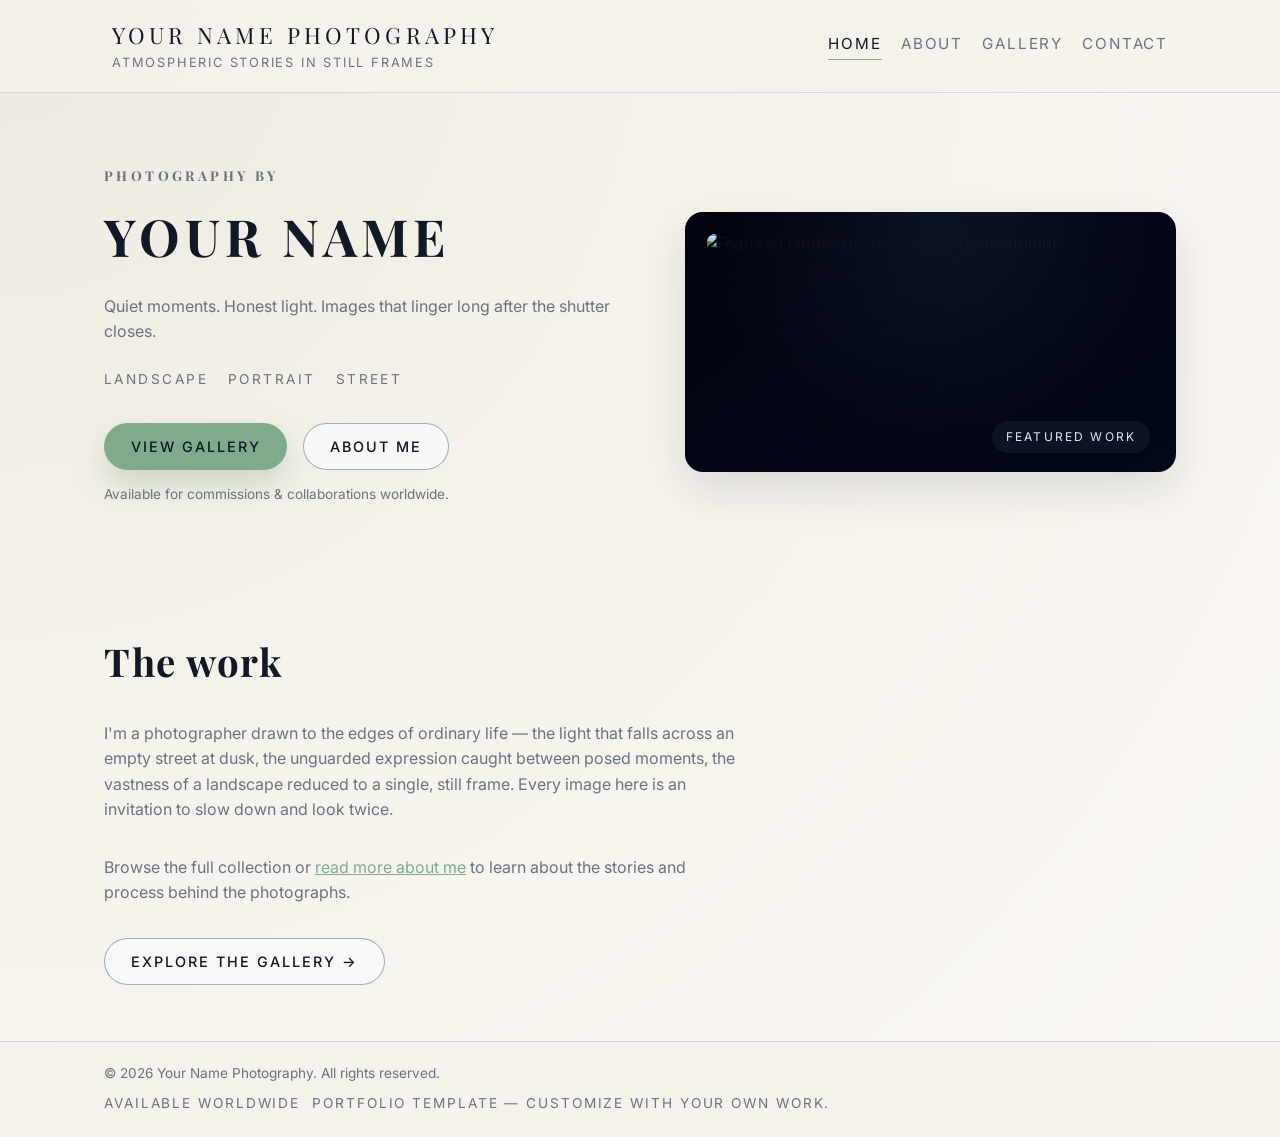
==== index.html @ f919814f "Initial portfolio build with cream and sage green theme Adds all four pages (index, about, gallery, " ====
<!DOCTYPE html>
<html lang="en">
  <head>
    <meta charset="UTF-8" />
    <meta
      name="viewport"
      content="width=device-width, initial-scale=1"
    />
    <title>Your Name Photography</title>
    <meta
      name="description"
      content="Photography portfolio of Your Name — atmospheric, story-driven imagery spanning landscape, portrait, and street photography."
    />
    <link rel="preconnect" href="https://fonts.googleapis.com" />
    <link rel="preconnect" href="https://fonts.gstatic.com" crossorigin />
    <link
      href="https://fonts.googleapis.com/css2?family=Inter:wght@300;400;500;600&family=Playfair+Display:wght@500;600;700&display=swap"
      rel="stylesheet"
    />
    <link rel="stylesheet" href="styles.css" />
  </head>
  <body class="page">
    <header>
      <div class="container">
        <div class="nav">
          <div>
            <div class="nav-brand">Your Name Photography</div>
            <div class="nav-tagline">Atmospheric stories in still frames</div>
          </div>
          <nav class="nav-links" aria-label="Main navigation">
            <a href="index.html" aria-current="page">Home</a>
            <a href="about.html">About</a>
            <a href="gallery.html">Gallery</a>
            <a href="contact.html">Contact</a>
          </nav>
        </div>
      </div>
    </header>

    <main>
      <!-- Hero section -->
      <section class="hero" aria-labelledby="hero-heading">
        <div class="container">
          <div class="hero-inner">
            <div class="hero-copy">
              <h1 id="hero-heading" class="hero-title">
                <span>Photography by</span>
                Your Name
              </h1>
              <p class="hero-tagline">
                Quiet moments. Honest light. Images that linger long after the shutter closes.
              </p>
              <div class="hero-meta">
                <span>Landscape</span>
                <span>Portrait</span>
                <span>Street</span>
              </div>
              <div class="hero-actions">
                <a href="gallery.html" class="btn btn-primary">View Gallery</a>
                <a href="about.html" class="btn btn-outline">About Me</a>
              </div>
              <p class="hero-note">
                <!-- Replace the tagline, categories, and links above with your own. -->
                Available for commissions &amp; collaborations worldwide.
              </p>
            </div>

            <!-- Hero visual — replace images/hero.jpg with your own featured photograph -->
            <div class="hero-visual" aria-hidden="true">
              <div class="hero-visual-inner">
                <img
                  src="images/hero.jpg"
                  alt="Featured landscape photograph placeholder"
                />
              </div>
              <div class="hero-overlay"></div>
              <div class="hero-credit">Featured work</div>
            </div>
          </div>
        </div>
      </section>

      <!-- Intro section -->
      <section aria-labelledby="intro-heading">
        <div class="container">
          <h2 id="intro-heading" class="section-heading">The work</h2>
          <p class="section-intro">
            I'm a photographer drawn to the edges of ordinary life — the light that
            falls across an empty street at dusk, the unguarded expression caught
            between posed moments, the vastness of a landscape reduced to a single,
            still frame. Every image here is an invitation to slow down and look twice.
          </p>
          <p class="section-intro">
            <!-- Update this paragraph with your own background and approach. -->
            Browse the full collection or
            <a href="about.html" style="color: var(--color-accent); text-decoration: underline;">read more about me</a>
            to learn about the stories and process behind the photographs.
          </p>
          <div style="margin-top: 1.5rem;">
            <a href="gallery.html" class="btn btn-outline">Explore the Gallery &rarr;</a>
          </div>
        </div>
      </section>
    </main>

    <footer>
      <div class="container">
        <div class="footer-inner">
          <div>&copy; 2026 Your Name Photography. All rights reserved.</div>
          <div class="footer-meta">
            <span>Available worldwide</span>
            <span>Portfolio template &mdash; customize with your own work.</span>
          </div>
        </div>
      </div>
    </footer>
  </body>
</html>
---- styles.css ----
/* Global variables and base styles */
:root {
  --font-heading: "Playfair Display", "Times New Roman", serif;
  --font-body: "Inter", system-ui, -apple-system, BlinkMacSystemFont, "Segoe UI",
    sans-serif;

  --color-bg: #f5f2eb;
  --color-surface: #faf8f3;
  --color-text: #111827;
  --color-muted: #6b7280;
  --color-border: #e5e7eb;
  --color-accent: #7fab8a;
  --color-accent-dark: #5a8f6a;

  --shadow-soft: 0 18px 45px rgba(15, 23, 42, 0.12);
  --radius-lg: 18px;
  --radius-md: 12px;
  --radius-sm: 8px;
}

*,
*::before,
*::after {
  box-sizing: border-box;
}

html {
  scroll-behavior: smooth;
}

body {
  margin: 0;
  min-height: 100vh;
  font-family: var(--font-body);
  color: var(--color-text);
  background: radial-gradient(circle at top left, #ede9df, #f5f2eb 40%, #faf8f3);
  line-height: 1.6;
}

img {
  max-width: 100%;
  height: auto;
  display: block;
}

a {
  color: inherit;
  text-decoration: none;
}

ul,
ol {
  margin: 0;
  padding: 0;
  list-style: none;
}

button,
input,
textarea {
  font-family: inherit;
}

.sr-only {
  position: absolute;
  width: 1px;
  height: 1px;
  padding: 0;
  margin: -1px;
  overflow: hidden;
  clip: rect(0, 0, 0, 0);
  white-space: nowrap;
  border: 0;
}

/* Layout utilities */

.page {
  display: flex;
  min-height: 100vh;
  flex-direction: column;
}

.container {
  width: 100%;
  max-width: 1120px;
  margin: 0 auto;
  padding: 0 1.5rem;
}

main {
  flex: 1 0 auto;
}

section {
  padding: 3.5rem 0;
}

.section-heading {
  margin: 0 0 1.75rem;
  font-family: var(--font-heading);
  font-size: clamp(2rem, 3vw, 2.4rem);
  letter-spacing: 0.04em;
}

.section-intro {
  max-width: 640px;
  margin: 0 0 2rem;
  color: var(--color-muted);
}

/* Header & navigation */

header {
  position: sticky;
  top: 0;
  z-index: 20;
  backdrop-filter: blur(18px);
  background: rgba(245, 242, 235, 0.9);
  border-bottom: 1px solid rgba(148, 163, 184, 0.35);
}

.nav {
  display: flex;
  flex-direction: column;
  align-items: flex-start;
  justify-content: center;
  gap: 0.75rem;
  padding: 1.1rem 0.5rem;
}

.nav-brand {
  font-family: var(--font-heading);
  font-size: 1.4rem;
  letter-spacing: 0.18em;
  text-transform: uppercase;
}

.nav-tagline {
  font-size: 0.8rem;
  color: var(--color-muted);
  letter-spacing: 0.14em;
  text-transform: uppercase;
}

.nav-links {
  display: flex;
  flex-wrap: wrap;
  gap: 1.2rem;
}

.nav-links a {
  position: relative;
  padding-bottom: 0.2rem;
  font-size: 0.95rem;
  letter-spacing: 0.12em;
  text-transform: uppercase;
  color: var(--color-muted);
  transition: color 150ms ease, transform 150ms ease;
}

.nav-links a::after {
  content: "";
  position: absolute;
  left: 0;
  bottom: 0;
  width: 0;
  height: 1px;
  background: var(--color-accent);
  transition: width 160ms ease;
}

.nav-links a:hover {
  color: var(--color-text);
  transform: translateY(-1px);
}

.nav-links a:hover::after {
  width: 100%;
}

.nav-links a.active,
.nav-links a[aria-current="page"] {
  color: var(--color-text);
}

.nav-links a.active::after,
.nav-links a[aria-current="page"]::after {
  width: 100%;
}

/* Hero (index page) */

.hero {
  padding: 4.5rem 0 3.5rem;
}

.hero-inner {
  display: grid;
  gap: 2.5rem;
}

.hero-title {
  margin: 0 0 1rem;
  font-family: var(--font-heading);
  font-size: clamp(2.7rem, 4vw, 3.4rem);
  letter-spacing: 0.1em;
  text-transform: uppercase;
}

.hero-title span {
  display: block;
  font-size: 0.85rem;
  letter-spacing: 0.25em;
  margin-bottom: 0.6rem;
  color: var(--color-muted);
}

.hero-tagline {
  margin: 0 0 1.5rem;
  max-width: 540px;
  color: var(--color-muted);
}

.hero-meta {
  display: flex;
  flex-wrap: wrap;
  gap: 1.25rem;
  margin-bottom: 2rem;
  font-size: 0.85rem;
  letter-spacing: 0.18em;
  text-transform: uppercase;
  color: var(--color-muted);
}

.hero-actions {
  display: flex;
  flex-wrap: wrap;
  gap: 1rem;
  align-items: center;
}

.hero-note {
  font-size: 0.85rem;
  color: var(--color-muted);
}

.hero-visual {
  position: relative;
  border-radius: var(--radius-lg);
  overflow: hidden;
  background: radial-gradient(circle at top, #0f172a, #020617 65%);
  min-height: 260px;
  box-shadow: var(--shadow-soft);
}

.hero-visual-inner {
  position: absolute;
  inset: 1.4rem;
  border-radius: calc(var(--radius-lg) - 10px);
  overflow: hidden;
}

.hero-visual-inner img {
  width: 100%;
  height: 100%;
  object-fit: cover;
  transform: scale(1.03);
  transform-origin: center;
}

.hero-overlay {
  position: absolute;
  inset: 0;
  background: linear-gradient(
    145deg,
    rgba(15, 23, 42, 0.7),
    rgba(15, 23, 42, 0.15) 40%,
    rgba(127, 171, 138, 0.35)
  );
  mix-blend-mode: soft-light;
}

.hero-credit {
  position: absolute;
  right: 1.6rem;
  bottom: 1.2rem;
  padding: 0.4rem 0.9rem;
  border-radius: 999px;
  background: rgba(15, 23, 42, 0.75);
  color: #e5e7eb;
  font-size: 0.75rem;
  letter-spacing: 0.18em;
  text-transform: uppercase;
}

/* Buttons & links */

.btn {
  display: inline-flex;
  align-items: center;
  justify-content: center;
  padding: 0.7rem 1.6rem;
  border-radius: 999px;
  border: 1px solid transparent;
  font-size: 0.9rem;
  font-weight: 500;
  letter-spacing: 0.14em;
  text-transform: uppercase;
  cursor: pointer;
  transition:
    background-color 150ms ease,
    color 150ms ease,
    border-color 150ms ease,
    transform 150ms ease,
    box-shadow 150ms ease;
}

.btn-primary {
  background: var(--color-accent);
  color: #111827;
  box-shadow: 0 14px 30px rgba(127, 171, 138, 0.35);
}

.btn-primary:hover {
  background: var(--color-accent-dark);
  transform: translateY(-1px);
  box-shadow: 0 18px 40px rgba(127, 171, 138, 0.45);
}

.btn-outline {
  border-color: rgba(148, 163, 184, 0.9);
  color: var(--color-text);
  background: rgba(248, 250, 252, 0.8);
}

.btn-outline:hover {
  border-color: var(--color-accent);
  color: var(--color-accent-dark);
  background: #ffffff;
}

/* About page */

.about-layout {
  display: flex;
  flex-direction: column;
  gap: 2.25rem;
}

.about-portrait {
  border-radius: var(--radius-lg);
  overflow: hidden;
  background: radial-gradient(circle at top, #0f172a, #020617 70%);
  box-shadow: var(--shadow-soft);
}

.about-portrait img {
  width: 100%;
  height: 100%;
  object-fit: cover;
}

.about-copy {
  max-width: 640px;
}

.about-meta {
  display: flex;
  flex-wrap: wrap;
  gap: 1.25rem;
  margin: 1.5rem 0 0.75rem;
  font-size: 0.85rem;
  letter-spacing: 0.16em;
  text-transform: uppercase;
  color: var(--color-muted);
}

.about-list {
  margin-top: 1.5rem;
  padding-left: 1rem;
  list-style: disc;
  color: var(--color-muted);
}

.about-list li + li {
  margin-top: 0.35rem;
}

/* Gallery page */

.gallery-toolbar {
  display: flex;
  flex-wrap: wrap;
  align-items: baseline;
  justify-content: space-between;
  gap: 1.25rem;
  margin-bottom: 1.75rem;
}

.gallery-filters {
  display: flex;
  flex-wrap: wrap;
  gap: 0.75rem;
}

.chip {
  border-radius: 999px;
  padding: 0.35rem 0.9rem;
  border: 1px solid rgba(148, 163, 184, 0.7);
  font-size: 0.8rem;
  letter-spacing: 0.16em;
  text-transform: uppercase;
  color: var(--color-muted);
  background: rgba(248, 250, 252, 0.8);
}

.chip--active {
  border-color: transparent;
  background: #111827;
  color: #f9fafb;
}

.gallery-note {
  font-size: 0.85rem;
  color: var(--color-muted);
}

.gallery-grid {
  display: grid;
  grid-template-columns: 1fr;
  gap: 1rem;
}

.gallery-item {
  position: relative;
  border-radius: var(--radius-md);
  overflow: hidden;
  background: #020617;
  box-shadow: 0 16px 40px rgba(15, 23, 42, 0.4);
  aspect-ratio: 4 / 3;
}

.gallery-item img {
  width: 100%;
  height: 100%;
  object-fit: cover;
  transform-origin: center;
  transition:
    transform 220ms ease-out,
    filter 220ms ease-out;
}

.gallery-item::after {
  content: "";
  position: absolute;
  inset: 0;
  background: linear-gradient(
    to top,
    rgba(15, 23, 42, 0.7),
    rgba(15, 23, 42, 0) 45%
  );
  opacity: 0;
  transition: opacity 180ms ease-out;
}

.gallery-item:hover img {
  transform: scale(1.04);
  filter: saturate(1.15);
}

.gallery-item:hover::after {
  opacity: 1;
}

.gallery-caption {
  position: absolute;
  left: 1rem;
  right: 1rem;
  bottom: 0.9rem;
  display: flex;
  justify-content: space-between;
  align-items: baseline;
  gap: 0.75rem;
  font-size: 0.8rem;
  letter-spacing: 0.14em;
  text-transform: uppercase;
  color: #e5e7eb;
}

.gallery-caption span:last-child {
  color: rgba(209, 213, 219, 0.9);
}

/* Contact page */

.contact-layout {
  display: grid;
  gap: 2.25rem;
}

.contact-card {
  padding: 1.8rem 1.6rem;
  border-radius: var(--radius-lg);
  background: rgba(248, 250, 252, 0.9);
  border: 1px solid rgba(148, 163, 184, 0.35);
  box-shadow: 0 18px 40px rgba(15, 23, 42, 0.08);
}

.contact-form-grid {
  display: grid;
  gap: 1.25rem;
}

.field {
  display: flex;
  flex-direction: column;
  gap: 0.45rem;
}

.field label {
  font-size: 0.9rem;
  font-weight: 500;
  letter-spacing: 0.12em;
  text-transform: uppercase;
}

.field small {
  font-size: 0.8rem;
  color: var(--color-muted);
}

.input,
.textarea {
  width: 100%;
  padding: 0.7rem 0.9rem;
  border-radius: var(--radius-sm);
  border: 1px solid rgba(148, 163, 184, 0.9);
  background: rgba(248, 250, 252, 0.9);
  color: var(--color-text);
  outline: none;
  transition:
    border-color 160ms ease,
    box-shadow 160ms ease,
    background-color 160ms ease;
}

.textarea {
  min-height: 140px;
  resize: vertical;
}

.input::placeholder,
.textarea::placeholder {
  color: #9ca3af;
}

.input:focus,
.textarea:focus {
  border-color: var(--color-accent);
  box-shadow: 0 0 0 1px rgba(127, 171, 138, 0.25);
  background: #ffffff;
}

.contact-meta {
  display: flex;
  flex-direction: column;
  gap: 1.5rem;
}

.contact-meta-block {
  padding-bottom: 1rem;
  border-bottom: 1px dashed rgba(148, 163, 184, 0.6);
}

.contact-meta-block:last-child {
  border-bottom: none;
}

.contact-label {
  font-size: 0.8rem;
  letter-spacing: 0.18em;
  text-transform: uppercase;
  color: var(--color-muted);
}

.contact-value {
  margin-top: 0.4rem;
  font-size: 0.95rem;
}

.social-links {
  display: flex;
  flex-wrap: wrap;
  gap: 0.75rem;
  margin-top: 0.75rem;
}

.social-links a {
  display: inline-flex;
  align-items: center;
  gap: 0.4rem;
  padding: 0.45rem 0.9rem;
  border-radius: 999px;
  border: 1px solid rgba(148, 163, 184, 0.8);
  font-size: 0.85rem;
  letter-spacing: 0.14em;
  text-transform: uppercase;
  color: var(--color-muted);
  background: rgba(248, 250, 252, 0.85);
  transition:
    border-color 150ms ease,
    background-color 150ms ease,
    transform 150ms ease;
}

.social-links a::before {
  content: "●";
  font-size: 0.6rem;
}

.social-links a:hover {
  border-color: var(--color-accent);
  background: #ffffff;
  color: var(--color-text);
  transform: translateY(-1px);
}

/* Footer */

footer {
  border-top: 1px solid rgba(148, 163, 184, 0.35);
  background: rgba(245, 242, 235, 0.95);
}

.footer-inner {
  display: flex;
  flex-direction: column;
  gap: 0.5rem;
  padding: 1.3rem 0 1.4rem;
  font-size: 0.85rem;
  color: var(--color-muted);
}

.footer-meta {
  display: flex;
  flex-wrap: wrap;
  gap: 0.75rem;
}

.footer-meta span {
  letter-spacing: 0.14em;
  text-transform: uppercase;
}

/* Responsive layout */

@media (min-width: 600px) {
  .nav {
    flex-direction: row;
    align-items: center;
    justify-content: space-between;
  }

  .hero-inner {
    grid-template-columns: minmax(0, 1.1fr) minmax(0, 1fr);
    align-items: center;
  }

  .gallery-grid {
    grid-template-columns: repeat(2, minmax(0, 1fr));
  }

  .contact-layout {
    grid-template-columns: minmax(0, 1.2fr) minmax(0, 1fr);
    align-items: flex-start;
  }
}

@media (min-width: 900px) {
  .about-layout {
    flex-direction: row;
    align-items: flex-start;
  }

  .about-portrait {
    flex: 0 0 40%;
  }

  .about-copy {
    flex: 1 1 0;
  }
}

@media (min-width: 1024px) {
  .gallery-grid {
    grid-template-columns: repeat(3, minmax(0, 1fr));
  }
}

@media (min-width: 1400px) {
  .gallery-grid {
    grid-template-columns: repeat(4, minmax(0, 1fr));
  }
}
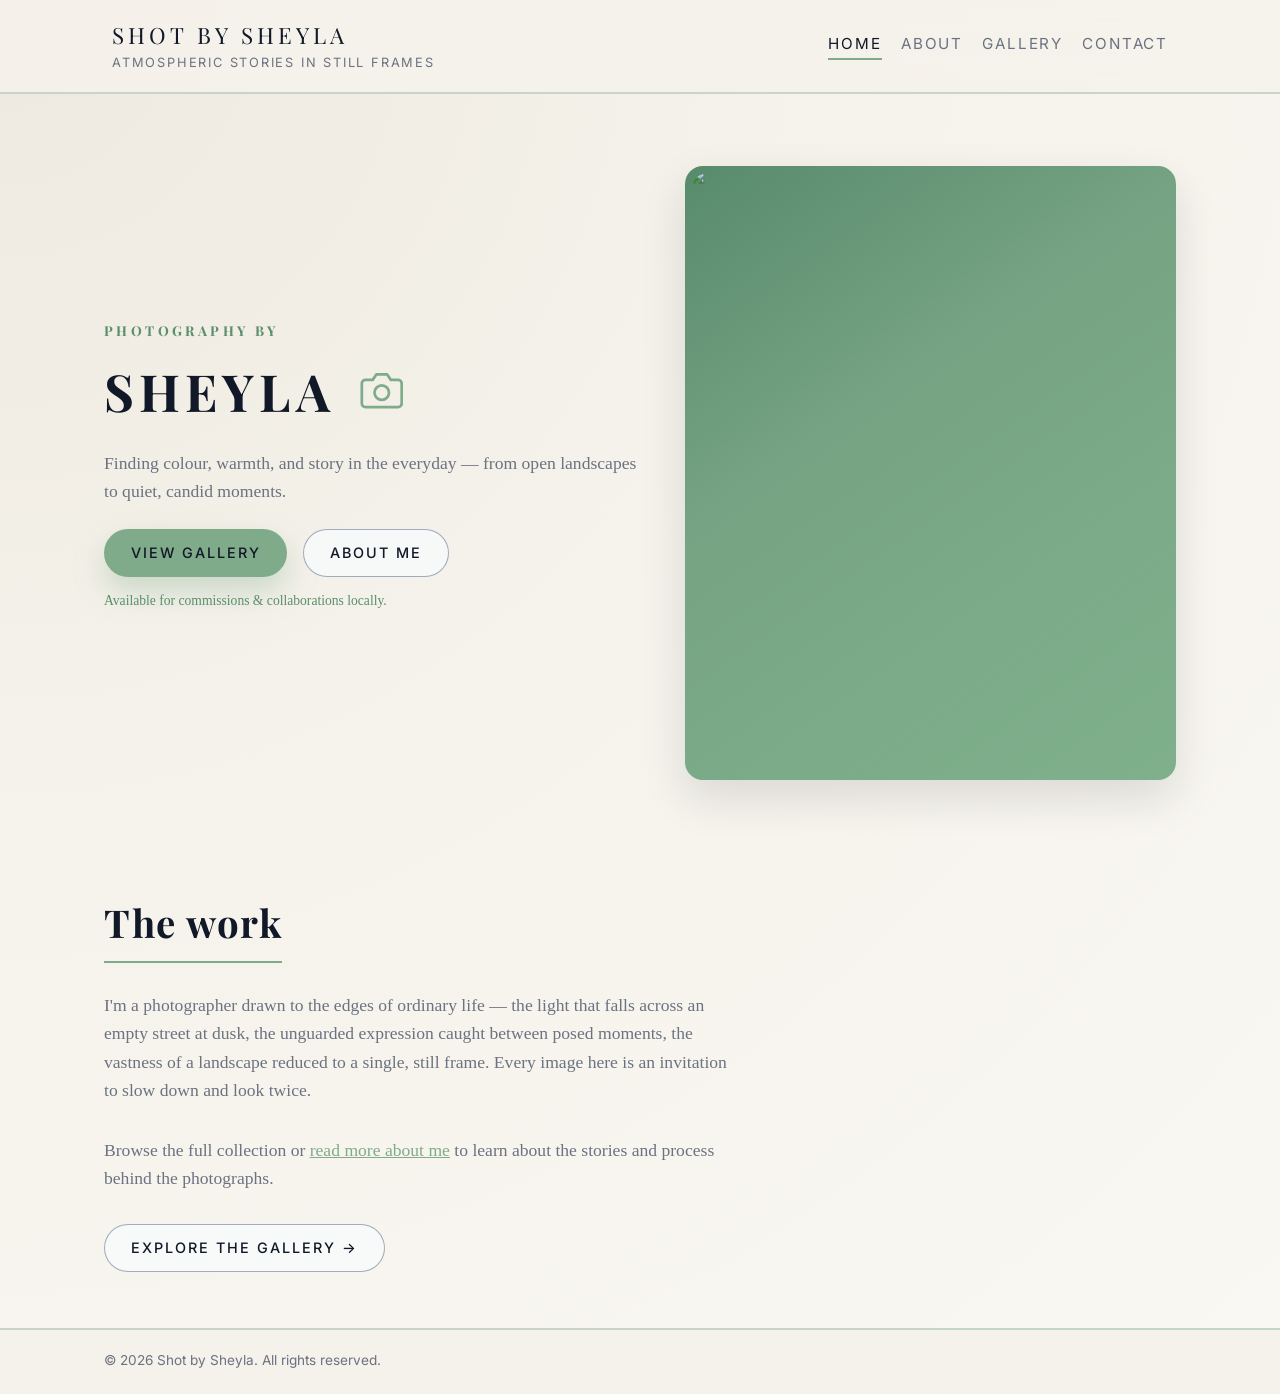
==== commit 1a9c33e9: "Update portfolio pages and add gallery images Made-with: Cursor" ====
--- a/index.html
+++ b/index.html
@@ -6,10 +6,10 @@
       name="viewport"
       content="width=device-width, initial-scale=1"
     />
-    <title>Your Name Photography</title>
+    <title>Shot by Sheyla</title>
     <meta
       name="description"
-      content="Photography portfolio of Your Name — atmospheric, story-driven imagery spanning landscape, portrait, and street photography."
+      content="Photography portfolio of Sheyla — atmospheric, story-driven imagery spanning landscape, portrait, and street photography."
     />
     <link rel="preconnect" href="https://fonts.googleapis.com" />
     <link rel="preconnect" href="https://fonts.gstatic.com" crossorigin />
@@ -24,7 +24,7 @@
       <div class="container">
         <div class="nav">
           <div>
-            <div class="nav-brand">Your Name Photography</div>
+            <div class="nav-brand">Shot by Sheyla</div>
             <div class="nav-tagline">Atmospheric stories in still frames</div>
           </div>
           <nav class="nav-links" aria-label="Main navigation">
@@ -45,36 +45,78 @@
             <div class="hero-copy">
               <h1 id="hero-heading" class="hero-title">
                 <span>Photography by</span>
-                Your Name
+                Sheyla <svg class="camera-icon" xmlns="http://www.w3.org/2000/svg" viewBox="0 0 24 24" fill="none" stroke="currentColor" stroke-width="1.5" stroke-linecap="round" stroke-linejoin="round"><path d="M23 19a2 2 0 0 1-2 2H3a2 2 0 0 1-2-2V8a2 2 0 0 1 2-2h4l2-3h6l2 3h4a2 2 0 0 1 2 2z"/><circle cx="12" cy="13" r="4"/></svg>
               </h1>
               <p class="hero-tagline">
-                Quiet moments. Honest light. Images that linger long after the shutter closes.
+                Finding colour, warmth, and story in the everyday — from open landscapes to quiet, candid moments.
               </p>
-              <div class="hero-meta">
-                <span>Landscape</span>
-                <span>Portrait</span>
-                <span>Street</span>
-              </div>
               <div class="hero-actions">
                 <a href="gallery.html" class="btn btn-primary">View Gallery</a>
                 <a href="about.html" class="btn btn-outline">About Me</a>
               </div>
               <p class="hero-note">
                 <!-- Replace the tagline, categories, and links above with your own. -->
-                Available for commissions &amp; collaborations worldwide.
+                Available for commissions &amp; collaborations locally.
               </p>
             </div>
 
-            <!-- Hero visual — replace images/hero.jpg with your own featured photograph -->
-            <div class="hero-visual" aria-hidden="true">
+            <div class="hero-visual">
               <div class="hero-visual-inner">
-                <img
-                  src="images/hero.jpg"
-                  alt="Featured landscape photograph placeholder"
-                />
+                <div class="hero-slideshow">
+                  <img src="images/hawaiilandscape1.jpg" alt="" class="hero-slide active" />
+                  <img src="images/DSCF1982.JPG" alt="" class="hero-slide" />
+                  <img src="images/DSCF1967.jpg" alt="" class="hero-slide" />
+                  <img src="images/DSCF2537.jpg" alt="" class="hero-slide" />
+                  <img src="images/DSCF1161.jpg" alt="" class="hero-slide" />
+                  <img src="images/DSCF2553.jpg" alt="" class="hero-slide" />
+                  <img src="images/DSCF2044.JPG" alt="" class="hero-slide" />
+                  <img src="images/DSCF2289.jpg" alt="" class="hero-slide" />
+                  <img src="images/DSCF2598.jpg" alt="" class="hero-slide" />
+                  <img src="images/DSCF2666.jpg" alt="" class="hero-slide" />
+                  <img src="images/DSCF1204.jpg" alt="" class="hero-slide" />
+                  <img src="images/DSCF2178.jpg" alt="" class="hero-slide" />
+                  <img src="images/DSCF2217.jpg" alt="" class="hero-slide" />
+                  <img src="images/DSCF1230.JPG" alt="" class="hero-slide" />
+                  <img src="images/DSCF2219.jpg" alt="" class="hero-slide" />
+                  <img src="images/DSCF0940.jpg" alt="" class="hero-slide" />
+                  <img src="images/DSCF0943.jpg" alt="" class="hero-slide" />
+                  <img src="images/DSCF1293.jpg" alt="" class="hero-slide" />
+                  <img src="images/DSCF2750.jpg" alt="" class="hero-slide" />
+                  <img src="images/DSCF2777.JPG" alt="" class="hero-slide" />
+                  <img src="images/DSCF2156.jpg" alt="" class="hero-slide" />
+                  <img src="images/DSCF2745.jpg" alt="" class="hero-slide" />
+                  <img src="images/DSCF2792.jpg" alt="" class="hero-slide" />
+                  <img src="images/DSCF2808.jpg" alt="" class="hero-slide" />
+                  <img src="images/DSCF2815.jpg" alt="" class="hero-slide" />
+                  <img src="images/DSCF2061.jpg" alt="" class="hero-slide" />
+                  <img src="images/DSCF2545.jpg" alt="" class="hero-slide" />
+                  <img src="images/DSCF0668.jpg" alt="" class="hero-slide" />
+                  <img src="images/DSCF1055.jpg" alt="" class="hero-slide" />
+                  <img src="images/DSCF1142 2.jpg" alt="" class="hero-slide" />
+                  <img src="images/DSCF1755.jpg" alt="" class="hero-slide" />
+                  <img src="images/DSCF1761.jpg" alt="" class="hero-slide" />
+                  <img src="images/DSCF2066.jpg" alt="" class="hero-slide" />
+                  <img src="images/DSCF2092.jpg" alt="" class="hero-slide" />
+                  <img src="images/DSCF2206.jpg" alt="" class="hero-slide" />
+                  <img src="images/DSCF2502.jpg" alt="" class="hero-slide" />
+                  <img src="images/DSCF1092.jpg" alt="" class="hero-slide" />
+                  <img src="images/DSCF1574.jpg" alt="" class="hero-slide" />
+                  <img src="images/DSCF1602.jpg" alt="" class="hero-slide" />
+                  <img src="images/DSCF1732.jpg" alt="" class="hero-slide" />
+                  <img src="images/DSCF1743.jpg" alt="" class="hero-slide" />
+                  <img src="images/DSCF1811.jpg" alt="" class="hero-slide" />
+                  <img src="images/DSCF1814.jpg" alt="" class="hero-slide" />
+                  <img src="images/DSCF1816.jpg" alt="" class="hero-slide" />
+                  <img src="images/DSCF1822.jpg" alt="" class="hero-slide" />
+                  <img src="images/DSCF1832.jpg" alt="" class="hero-slide" />
+                  <img src="images/DSCF1846.jpg" alt="" class="hero-slide" />
+                  <img src="images/DSCF1874.jpg" alt="" class="hero-slide" />
+                  <img src="images/DSCF1886.jpg" alt="" class="hero-slide" />
+                  <img src="images/DSCF1891.jpg" alt="" class="hero-slide" />
+                  <img src="images/DSCF1898.jpg" alt="" class="hero-slide" />
+                </div>
               </div>
               <div class="hero-overlay"></div>
-              <div class="hero-credit">Featured work</div>
             </div>
           </div>
         </div>
@@ -106,13 +148,21 @@
     <footer>
       <div class="container">
         <div class="footer-inner">
-          <div>&copy; 2026 Your Name Photography. All rights reserved.</div>
-          <div class="footer-meta">
-            <span>Available worldwide</span>
-            <span>Portfolio template &mdash; customize with your own work.</span>
-          </div>
+          <div>&copy; 2026 Shot by Sheyla. All rights reserved.</div>
         </div>
       </div>
     </footer>
+    <script>
+      (function () {
+        const slides = document.querySelectorAll('.hero-slide');
+        if (slides.length < 2) return;
+        let current = 0;
+        setInterval(function () {
+          slides[current].classList.remove('active');
+          current = (current + 1) % slides.length;
+          slides[current].classList.add('active');
+        }, 4000);
+      })();
+    </script>
   </body>
 </html>
--- a/styles.css
+++ b/styles.css
@@ -88,6 +88,10 @@
   padding: 0 1.5rem;
 }
 
+.container--wide {
+  max-width: 1400px;
+}
+
 main {
   flex: 1 0 auto;
 }
@@ -101,6 +105,21 @@
   font-family: var(--font-heading);
   font-size: clamp(2rem, 3vw, 2.4rem);
   letter-spacing: 0.04em;
+  padding-bottom: 0.5rem;
+  border-bottom: 2px solid var(--color-accent);
+  display: inline-block;
+}
+
+p,
+.section-intro,
+.hero-tagline,
+.hero-note,
+.gallery-note,
+.about-copy p,
+.about-list,
+.contact-value {
+  font-family: "Times New Roman", Times, serif;
+  font-size: 1.1rem;
 }
 
 .section-intro {
@@ -117,7 +136,7 @@
   z-index: 20;
   backdrop-filter: blur(18px);
   background: rgba(245, 242, 235, 0.9);
-  border-bottom: 1px solid rgba(148, 163, 184, 0.35);
+  border-bottom: 2px solid rgba(127, 171, 138, 0.4);
 }
 
 .nav {
@@ -187,6 +206,7 @@
 .nav-links a.active::after,
 .nav-links a[aria-current="page"]::after {
   width: 100%;
+  height: 2px;
 }
 
 /* Hero (index page) */
@@ -208,12 +228,21 @@
   text-transform: uppercase;
 }
 
+.camera-icon {
+  display: inline-block;
+  width: 0.85em;
+  height: 0.85em;
+  vertical-align: baseline;
+  margin-left: 0.15em;
+  color: var(--color-accent);
+}
+
 .hero-title span {
   display: block;
   font-size: 0.85rem;
   letter-spacing: 0.25em;
   margin-bottom: 0.6rem;
-  color: var(--color-muted);
+  color: var(--color-accent-dark);
 }
 
 .hero-tagline {
@@ -242,22 +271,23 @@
 
 .hero-note {
   font-size: 0.85rem;
-  color: var(--color-muted);
+  color: var(--color-accent-dark);
 }
 
 .hero-visual {
   position: relative;
   border-radius: var(--radius-lg);
   overflow: hidden;
-  background: radial-gradient(circle at top, #0f172a, #020617 65%);
-  min-height: 260px;
+  background: var(--color-accent);
+  min-height: 520px;
+  aspect-ratio: 4 / 5;
   box-shadow: var(--shadow-soft);
 }
 
 .hero-visual-inner {
   position: absolute;
-  inset: 1.4rem;
-  border-radius: calc(var(--radius-lg) - 10px);
+  inset: 0.5rem;
+  border-radius: calc(var(--radius-lg) - 6px);
   overflow: hidden;
 }
 
@@ -267,6 +297,26 @@
   object-fit: cover;
   transform: scale(1.03);
   transform-origin: center;
+}
+
+.hero-slideshow {
+  position: relative;
+  width: 100%;
+  height: 100%;
+}
+
+.hero-slide {
+  position: absolute;
+  inset: 0;
+  width: 100%;
+  height: 100%;
+  object-fit: cover;
+  opacity: 0;
+  transition: opacity 1.2s ease-in-out;
+}
+
+.hero-slide.active {
+  opacity: 1;
 }
 
 .hero-overlay {
@@ -279,20 +329,9 @@
     rgba(127, 171, 138, 0.35)
   );
   mix-blend-mode: soft-light;
-}
-
-.hero-credit {
-  position: absolute;
-  right: 1.6rem;
-  bottom: 1.2rem;
-  padding: 0.4rem 0.9rem;
-  border-radius: 999px;
-  background: rgba(15, 23, 42, 0.75);
-  color: #e5e7eb;
-  font-size: 0.75rem;
-  letter-spacing: 0.18em;
-  text-transform: uppercase;
-}
+  pointer-events: none;
+}
+
 
 /* Buttons & links */
 
@@ -351,14 +390,20 @@
 .about-portrait {
   border-radius: var(--radius-lg);
   overflow: hidden;
-  background: radial-gradient(circle at top, #0f172a, #020617 70%);
+  background: var(--color-accent);
   box-shadow: var(--shadow-soft);
+  aspect-ratio: 3 / 4;
+  padding: 0.5rem;
 }
 
 .about-portrait img {
   width: 100%;
   height: 100%;
   object-fit: cover;
+  object-position: center 30%;
+  transform: scale(1.15);
+  transform-origin: center 50%;
+  border-radius: calc(var(--radius-lg) - 6px);
 }
 
 .about-copy {
@@ -370,10 +415,11 @@
   flex-wrap: wrap;
   gap: 1.25rem;
   margin: 1.5rem 0 0.75rem;
+  font-family: "Times New Roman", Times, serif;
   font-size: 0.85rem;
   letter-spacing: 0.16em;
   text-transform: uppercase;
-  color: var(--color-muted);
+  color: var(--color-accent-dark);
 }
 
 .about-list {
@@ -388,6 +434,10 @@
 }
 
 /* Gallery page */
+
+.gallery-intro-section {
+  padding-bottom: 1rem;
+}
 
 .gallery-toolbar {
   display: flex;
@@ -413,12 +463,20 @@
   text-transform: uppercase;
   color: var(--color-muted);
   background: rgba(248, 250, 252, 0.8);
+  cursor: pointer;
+  transition: border-color 150ms ease, background 150ms ease, color 150ms ease;
+}
+
+.chip:hover {
+  border-color: var(--color-accent);
+  color: var(--color-text);
 }
 
 .chip--active {
   border-color: transparent;
-  background: #111827;
-  color: #f9fafb;
+  background: var(--color-accent);
+  color: #111827;
+  font-weight: 500;
 }
 
 .gallery-note {
@@ -438,7 +496,12 @@
   overflow: hidden;
   background: #020617;
   box-shadow: 0 16px 40px rgba(15, 23, 42, 0.4);
-  aspect-ratio: 4 / 3;
+  aspect-ratio: 3 / 2;
+  cursor: zoom-in;
+}
+
+.gallery-item--portrait {
+  aspect-ratio: 2 / 3;
 }
 
 .gallery-item img {
@@ -462,6 +525,7 @@
   );
   opacity: 0;
   transition: opacity 180ms ease-out;
+  pointer-events: none;
 }
 
 .gallery-item:hover img {
@@ -503,7 +567,7 @@
   padding: 1.8rem 1.6rem;
   border-radius: var(--radius-lg);
   background: rgba(248, 250, 252, 0.9);
-  border: 1px solid rgba(148, 163, 184, 0.35);
+  border: 1.5px solid rgba(127, 171, 138, 0.5);
   box-shadow: 0 18px 40px rgba(15, 23, 42, 0.08);
 }
 
@@ -570,7 +634,7 @@
 
 .contact-meta-block {
   padding-bottom: 1rem;
-  border-bottom: 1px dashed rgba(148, 163, 184, 0.6);
+  border-bottom: 1px dashed rgba(127, 171, 138, 0.5);
 }
 
 .contact-meta-block:last-child {
@@ -617,6 +681,7 @@
 .social-links a::before {
   content: "●";
   font-size: 0.6rem;
+  color: var(--color-accent);
 }
 
 .social-links a:hover {
@@ -629,7 +694,7 @@
 /* Footer */
 
 footer {
-  border-top: 1px solid rgba(148, 163, 184, 0.35);
+  border-top: 2px solid rgba(127, 171, 138, 0.4);
   background: rgba(245, 242, 235, 0.95);
 }
 
@@ -698,8 +763,87 @@
   }
 }
 
-@media (min-width: 1400px) {
-  .gallery-grid {
-    grid-template-columns: repeat(4, minmax(0, 1fr));
-  }
-}
+/* Lightbox */
+
+.lightbox {
+  display: none;
+  position: fixed;
+  inset: 0;
+  z-index: 100;
+  background: rgba(2, 6, 23, 0.92);
+  backdrop-filter: blur(10px);
+  align-items: center;
+  justify-content: center;
+  padding: 1.5rem;
+}
+
+.lightbox.is-open {
+  display: flex;
+}
+
+.lightbox-img {
+  max-width: 100%;
+  max-height: 90vh;
+  border-radius: 0;
+  box-shadow: 0 30px 80px rgba(0, 0, 0, 0.7);
+  object-fit: contain;
+  cursor: zoom-in;
+  transition: transform 0.3s ease;
+}
+
+.lightbox-img.is-zoomed {
+  cursor: zoom-out;
+  transform: scale(2.5);
+  border-radius: 0;
+}
+
+.lightbox-close {
+  position: fixed;
+  top: 1.25rem;
+  right: 1.5rem;
+  width: 2.5rem;
+  height: 2.5rem;
+  border-radius: 999px;
+  border: 1px solid rgba(255, 255, 255, 0.2);
+  background: rgba(255, 255, 255, 0.1);
+  color: #f9fafb;
+  font-size: 1.2rem;
+  line-height: 1;
+  cursor: pointer;
+  display: flex;
+  align-items: center;
+  justify-content: center;
+  transition: background 150ms ease, transform 150ms ease;
+}
+
+.lightbox-close:hover {
+  background: rgba(255, 255, 255, 0.2);
+  transform: scale(1.1);
+}
+
+.lightbox-nav {
+  position: fixed;
+  top: 50%;
+  transform: translateY(-50%);
+  width: 3rem;
+  height: 3rem;
+  border-radius: 999px;
+  border: 1px solid rgba(255, 255, 255, 0.2);
+  background: rgba(255, 255, 255, 0.1);
+  color: #f9fafb;
+  font-size: 1.3rem;
+  cursor: pointer;
+  display: flex;
+  align-items: center;
+  justify-content: center;
+  transition: background 150ms ease, transform 150ms ease;
+  z-index: 101;
+}
+
+.lightbox-prev { left: 1.25rem; }
+.lightbox-next { right: 1.25rem; }
+
+.lightbox-nav:hover {
+  background: rgba(255, 255, 255, 0.22);
+  transform: translateY(-50%) scale(1.1);
+}
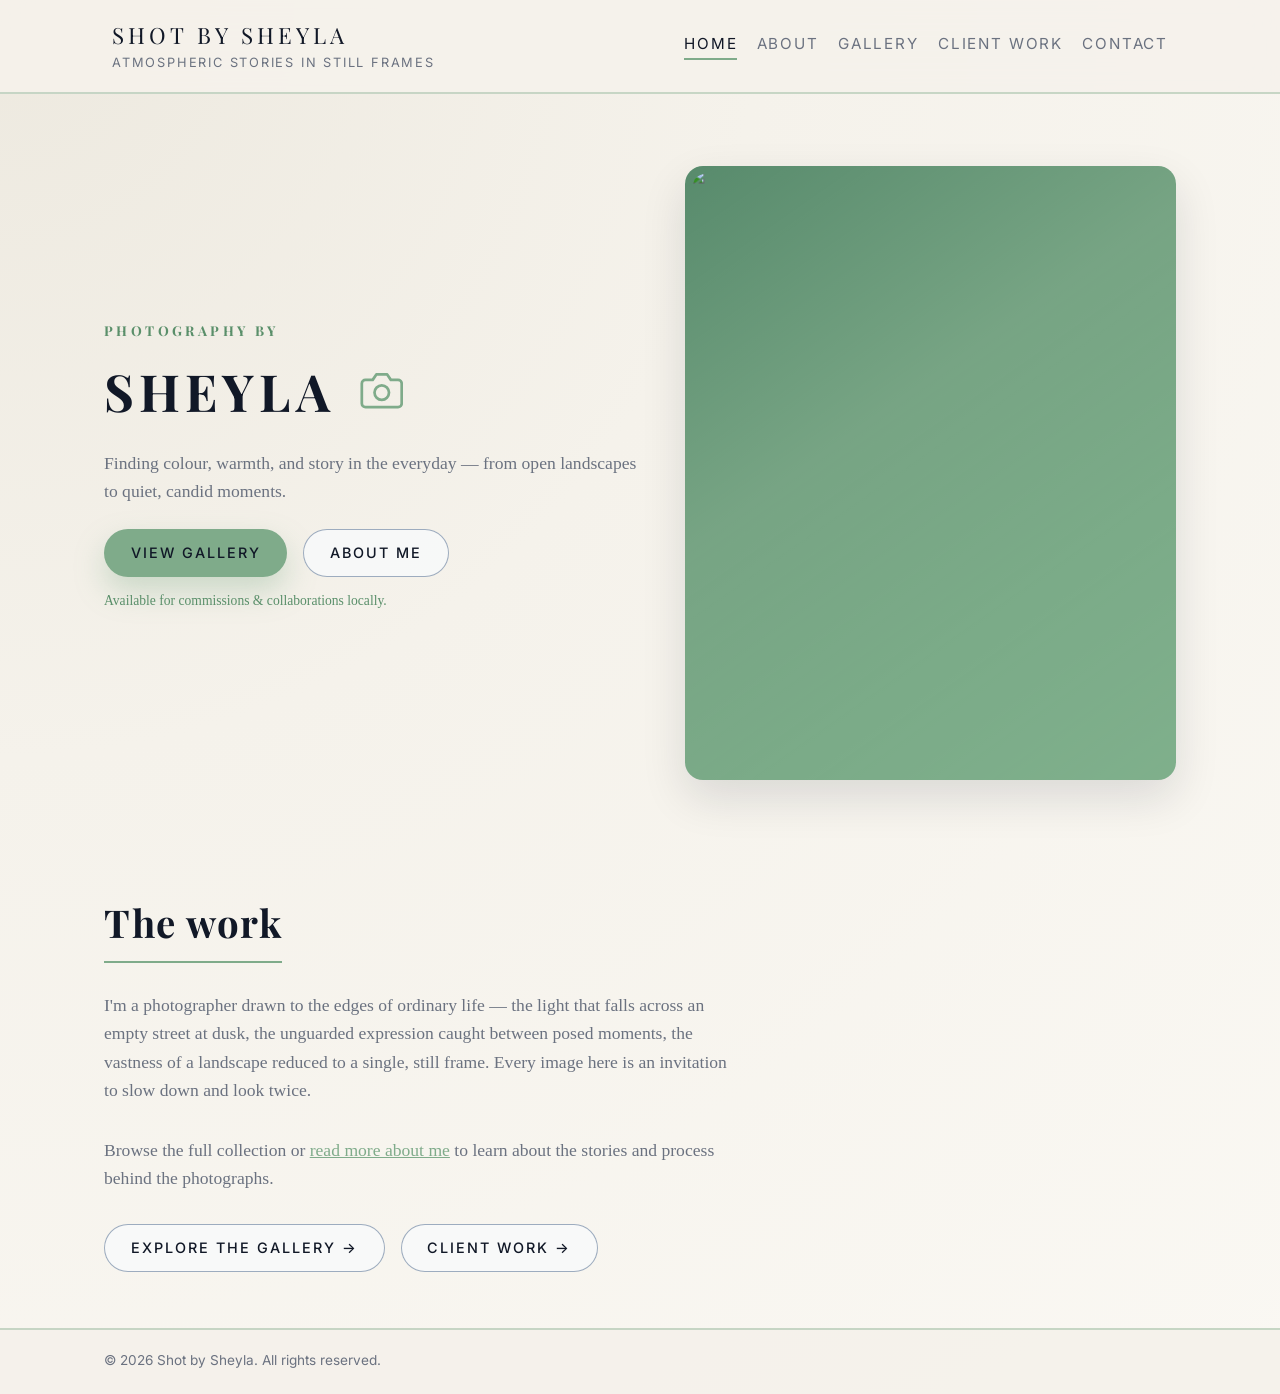
==== commit bfe0ef60: "Add Client Work page, fix contact form, and improve gallery captions Made-with: Cursor" ====
--- a/index.html
+++ b/index.html
@@ -31,6 +31,7 @@
             <a href="index.html" aria-current="page">Home</a>
             <a href="about.html">About</a>
             <a href="gallery.html">Gallery</a>
+            <a href="clients.html">Client Work</a>
             <a href="contact.html">Contact</a>
           </nav>
         </div>
@@ -138,8 +139,9 @@
             <a href="about.html" style="color: var(--color-accent); text-decoration: underline;">read more about me</a>
             to learn about the stories and process behind the photographs.
           </p>
-          <div style="margin-top: 1.5rem;">
+          <div style="margin-top: 1.5rem; display: flex; flex-wrap: wrap; gap: 1rem;">
             <a href="gallery.html" class="btn btn-outline">Explore the Gallery &rarr;</a>
+            <a href="clients.html" class="btn btn-outline">Client Work &rarr;</a>
           </div>
         </div>
       </section>
--- a/styles.css
+++ b/styles.css
@@ -520,10 +520,11 @@
   inset: 0;
   background: linear-gradient(
     to top,
-    rgba(15, 23, 42, 0.7),
-    rgba(15, 23, 42, 0) 45%
+    rgba(15, 23, 42, 0.88),
+    rgba(15, 23, 42, 0.3) 35%,
+    rgba(15, 23, 42, 0) 55%
   );
-  opacity: 0;
+  opacity: 1;
   transition: opacity 180ms ease-out;
   pointer-events: none;
 }
@@ -542,6 +543,7 @@
   left: 1rem;
   right: 1rem;
   bottom: 0.9rem;
+  z-index: 1;
   display: flex;
   justify-content: space-between;
   align-items: baseline;
@@ -549,7 +551,8 @@
   font-size: 0.8rem;
   letter-spacing: 0.14em;
   text-transform: uppercase;
-  color: #e5e7eb;
+  color: #f3f4f6;
+  text-shadow: 0 1px 3px rgba(0, 0, 0, 0.9), 0 0 8px rgba(0, 0, 0, 0.5);
 }
 
 .gallery-caption span:last-child {
@@ -691,6 +694,30 @@
   transform: translateY(-1px);
 }
 
+/* Work-in-progress card */
+
+.wip-card {
+  max-width: 600px;
+  padding: 2.5rem 2rem;
+  border-radius: var(--radius-lg);
+  background: rgba(248, 250, 252, 0.9);
+  border: 1.5px dashed rgba(127, 171, 138, 0.6);
+  text-align: center;
+  margin-top: 1rem;
+}
+
+.wip-text {
+  font-size: 1.15rem;
+  color: var(--color-text);
+  margin: 0 0 1rem;
+}
+
+.wip-subtext {
+  font-size: 0.95rem;
+  color: var(--color-muted);
+  margin: 0;
+}
+
 /* Footer */
 
 footer {
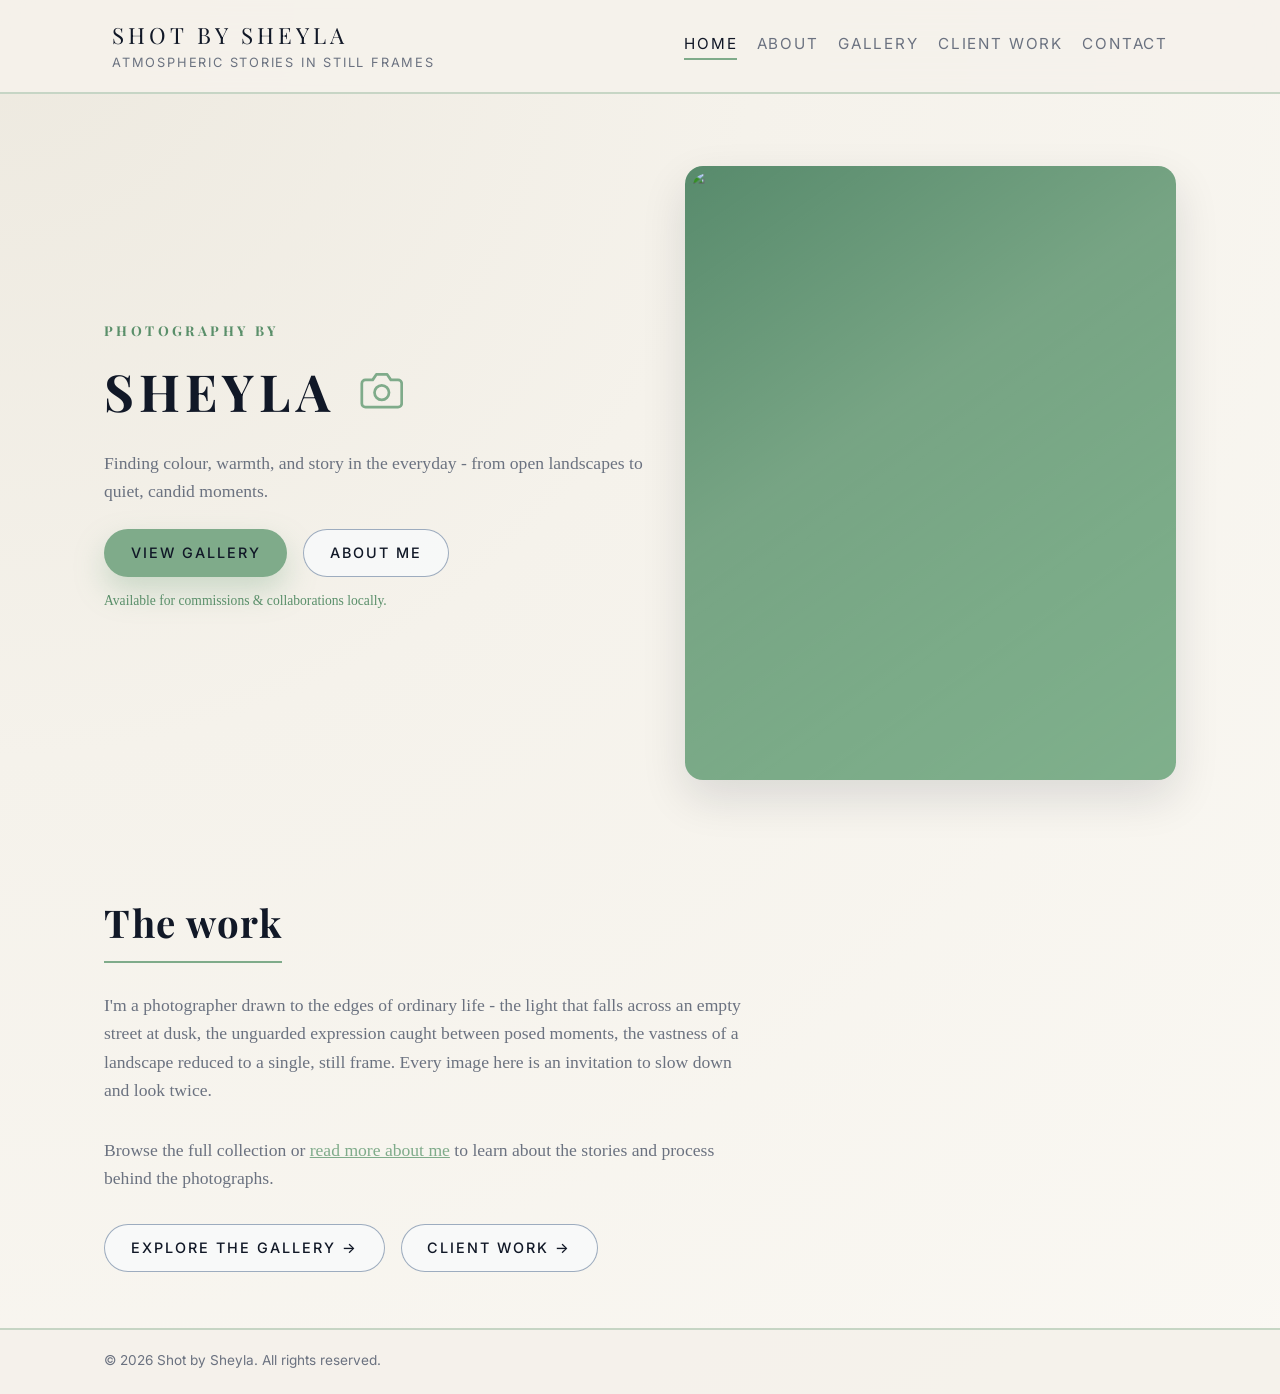
==== commit 24ddc17e: "Masonry gallery layout, faster slideshow, remove em dashes, update bio Made-with: Cursor" ====
--- a/index.html
+++ b/index.html
@@ -9,7 +9,7 @@
     <title>Shot by Sheyla</title>
     <meta
       name="description"
-      content="Photography portfolio of Sheyla — atmospheric, story-driven imagery spanning landscape, portrait, and street photography."
+      content="Photography portfolio of Sheyla - atmospheric, story-driven imagery spanning landscape, portrait, and street photography."
     />
     <link rel="preconnect" href="https://fonts.googleapis.com" />
     <link rel="preconnect" href="https://fonts.gstatic.com" crossorigin />
@@ -49,7 +49,7 @@
                 Sheyla <svg class="camera-icon" xmlns="http://www.w3.org/2000/svg" viewBox="0 0 24 24" fill="none" stroke="currentColor" stroke-width="1.5" stroke-linecap="round" stroke-linejoin="round"><path d="M23 19a2 2 0 0 1-2 2H3a2 2 0 0 1-2-2V8a2 2 0 0 1 2-2h4l2-3h6l2 3h4a2 2 0 0 1 2 2z"/><circle cx="12" cy="13" r="4"/></svg>
               </h1>
               <p class="hero-tagline">
-                Finding colour, warmth, and story in the everyday — from open landscapes to quiet, candid moments.
+                Finding colour, warmth, and story in the everyday - from open landscapes to quiet, candid moments.
               </p>
               <div class="hero-actions">
                 <a href="gallery.html" class="btn btn-primary">View Gallery</a>
@@ -115,6 +115,8 @@
                   <img src="images/DSCF1886.jpg" alt="" class="hero-slide" />
                   <img src="images/DSCF1891.jpg" alt="" class="hero-slide" />
                   <img src="images/DSCF1898.jpg" alt="" class="hero-slide" />
+                  <img src="images/DSCF3289.jpg" alt="" class="hero-slide" />
+                  <img src="images/DSCF3370.jpg" alt="" class="hero-slide" />
                 </div>
               </div>
               <div class="hero-overlay"></div>
@@ -128,7 +130,7 @@
         <div class="container">
           <h2 id="intro-heading" class="section-heading">The work</h2>
           <p class="section-intro">
-            I'm a photographer drawn to the edges of ordinary life — the light that
+            I'm a photographer drawn to the edges of ordinary life - the light that
             falls across an empty street at dusk, the unguarded expression caught
             between posed moments, the vastness of a landscape reduced to a single,
             still frame. Every image here is an invitation to slow down and look twice.
@@ -163,7 +165,7 @@
           slides[current].classList.remove('active');
           current = (current + 1) % slides.length;
           slides[current].classList.add('active');
-        }, 4000);
+        }, 2000);
       })();
     </script>
   </body>
--- a/styles.css
+++ b/styles.css
@@ -485,9 +485,8 @@
 }
 
 .gallery-grid {
-  display: grid;
-  grid-template-columns: 1fr;
-  gap: 1rem;
+  columns: 1;
+  column-gap: 1rem;
 }
 
 .gallery-item {
@@ -496,12 +495,9 @@
   overflow: hidden;
   background: #020617;
   box-shadow: 0 16px 40px rgba(15, 23, 42, 0.4);
-  aspect-ratio: 3 / 2;
   cursor: zoom-in;
-}
-
-.gallery-item--portrait {
-  aspect-ratio: 2 / 3;
+  break-inside: avoid;
+  margin-bottom: 1rem;
 }
 
 .gallery-item img {
@@ -760,7 +756,7 @@
   }
 
   .gallery-grid {
-    grid-template-columns: repeat(2, minmax(0, 1fr));
+    columns: 2;
   }
 
   .contact-layout {
@@ -786,7 +782,7 @@
 
 @media (min-width: 1024px) {
   .gallery-grid {
-    grid-template-columns: repeat(3, minmax(0, 1fr));
+    columns: 3;
   }
 }
 
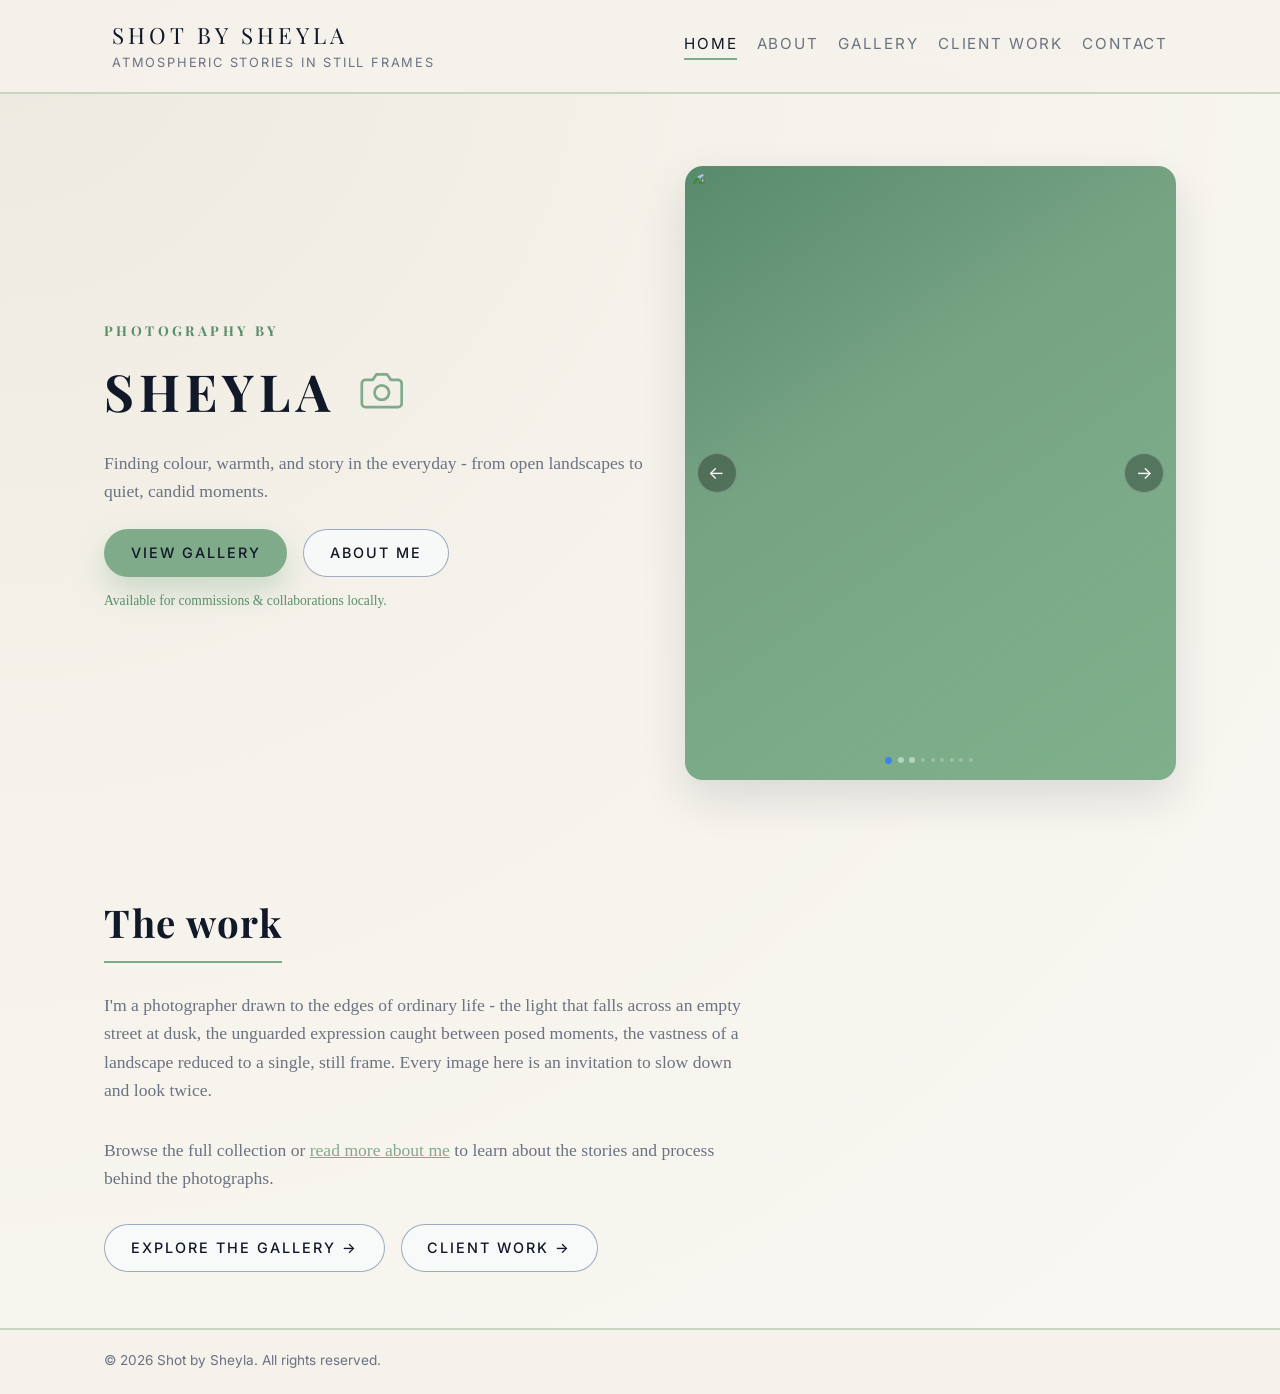
==== commit 3daa5843: "Add Instagram-style slideshow controls and update Formspree form ID Made-with: Cursor" ====
--- a/index.html
+++ b/index.html
@@ -120,6 +120,9 @@
                 </div>
               </div>
               <div class="hero-overlay"></div>
+              <button class="slide-nav slide-prev" id="slide-prev" aria-label="Previous photo">&#8592;</button>
+              <button class="slide-nav slide-next" id="slide-next" aria-label="Next photo">&#8594;</button>
+              <div class="slide-dots" id="slide-dots"></div>
             </div>
           </div>
         </div>
@@ -158,14 +161,60 @@
     </footer>
     <script>
       (function () {
-        const slides = document.querySelectorAll('.hero-slide');
+        var slides = document.querySelectorAll('.hero-slide');
         if (slides.length < 2) return;
-        let current = 0;
-        setInterval(function () {
+        var current = 0;
+        var timer;
+        var dotsContainer = document.getElementById('slide-dots');
+
+        slides.forEach(function (_, i) {
+          var dot = document.createElement('button');
+          dot.className = 'slide-dot' + (i === 0 ? ' active' : '');
+          dot.setAttribute('aria-label', 'Go to photo ' + (i + 1));
+          dot.addEventListener('click', function () { goTo(i); });
+          dotsContainer.appendChild(dot);
+        });
+        var dots = dotsContainer.querySelectorAll('.slide-dot');
+
+        function updateDots() {
+          dots.forEach(function (dot, i) {
+            dot.classList.remove('active', 'near', 'far');
+            var dist = Math.abs(i - current);
+            if (i === current) dot.classList.add('active');
+            else if (dist <= 2) dot.classList.add('near');
+            else dot.classList.add('far');
+          });
+          var dotWidth = 9.35;
+          var offset = current * dotWidth - 40;
+          if (offset < 0) offset = 0;
+          var maxOffset = (slides.length * dotWidth) - 90;
+          if (offset > maxOffset && maxOffset > 0) offset = maxOffset;
+          dotsContainer.scrollLeft = offset;
+        }
+        updateDots();
+
+        function goTo(index) {
           slides[current].classList.remove('active');
-          current = (current + 1) % slides.length;
+          current = (index + slides.length) % slides.length;
           slides[current].classList.add('active');
-        }, 2000);
+          updateDots();
+          resetTimer();
+        }
+
+        function resetTimer() {
+          clearInterval(timer);
+          timer = setInterval(function () { goTo(current + 1); }, 4000);
+        }
+
+        document.getElementById('slide-prev').addEventListener('click', function () { goTo(current - 1); });
+        document.getElementById('slide-next').addEventListener('click', function () { goTo(current + 1); });
+
+        document.addEventListener('keydown', function (e) {
+          if (e.key === 'ArrowLeft') goTo(current - 1);
+          if (e.key === 'ArrowRight') goTo(current + 1);
+        });
+
+        resetTimer();
       })();
     </script>
   </body>
--- a/styles.css
+++ b/styles.css
@@ -317,6 +317,76 @@
 
 .hero-slide.active {
   opacity: 1;
+}
+
+.slide-nav {
+  position: absolute;
+  top: 50%;
+  transform: translateY(-50%);
+  width: 2.5rem;
+  height: 2.5rem;
+  border-radius: 999px;
+  border: 1px solid rgba(255, 255, 255, 0.25);
+  background: rgba(0, 0, 0, 0.3);
+  color: #f9fafb;
+  font-size: 1.1rem;
+  cursor: pointer;
+  display: flex;
+  align-items: center;
+  justify-content: center;
+  z-index: 5;
+  transition: background 150ms ease, transform 150ms ease;
+}
+
+.slide-prev { left: 0.75rem; }
+.slide-next { right: 0.75rem; }
+
+.slide-nav:hover {
+  background: rgba(0, 0, 0, 0.5);
+  transform: translateY(-50%) scale(1.1);
+}
+
+.slide-dots {
+  position: absolute;
+  bottom: 1rem;
+  left: 50%;
+  transform: translateX(-50%);
+  display: flex;
+  align-items: center;
+  gap: 0.35rem;
+  z-index: 5;
+  overflow: hidden;
+  max-width: 90px;
+}
+
+.slide-dot {
+  flex-shrink: 0;
+  width: 6px;
+  height: 6px;
+  border-radius: 999px;
+  border: none;
+  background: rgba(255, 255, 255, 0.4);
+  cursor: pointer;
+  padding: 0;
+  transition: background 300ms ease, width 300ms ease, height 300ms ease, opacity 300ms ease;
+}
+
+.slide-dot.active {
+  width: 7px;
+  height: 7px;
+  background: #3b82f6;
+}
+
+.slide-dot.near {
+  width: 6px;
+  height: 6px;
+  background: rgba(255, 255, 255, 0.45);
+}
+
+.slide-dot.far {
+  width: 4px;
+  height: 4px;
+  background: rgba(255, 255, 255, 0.25);
 }
 
 .hero-overlay {
